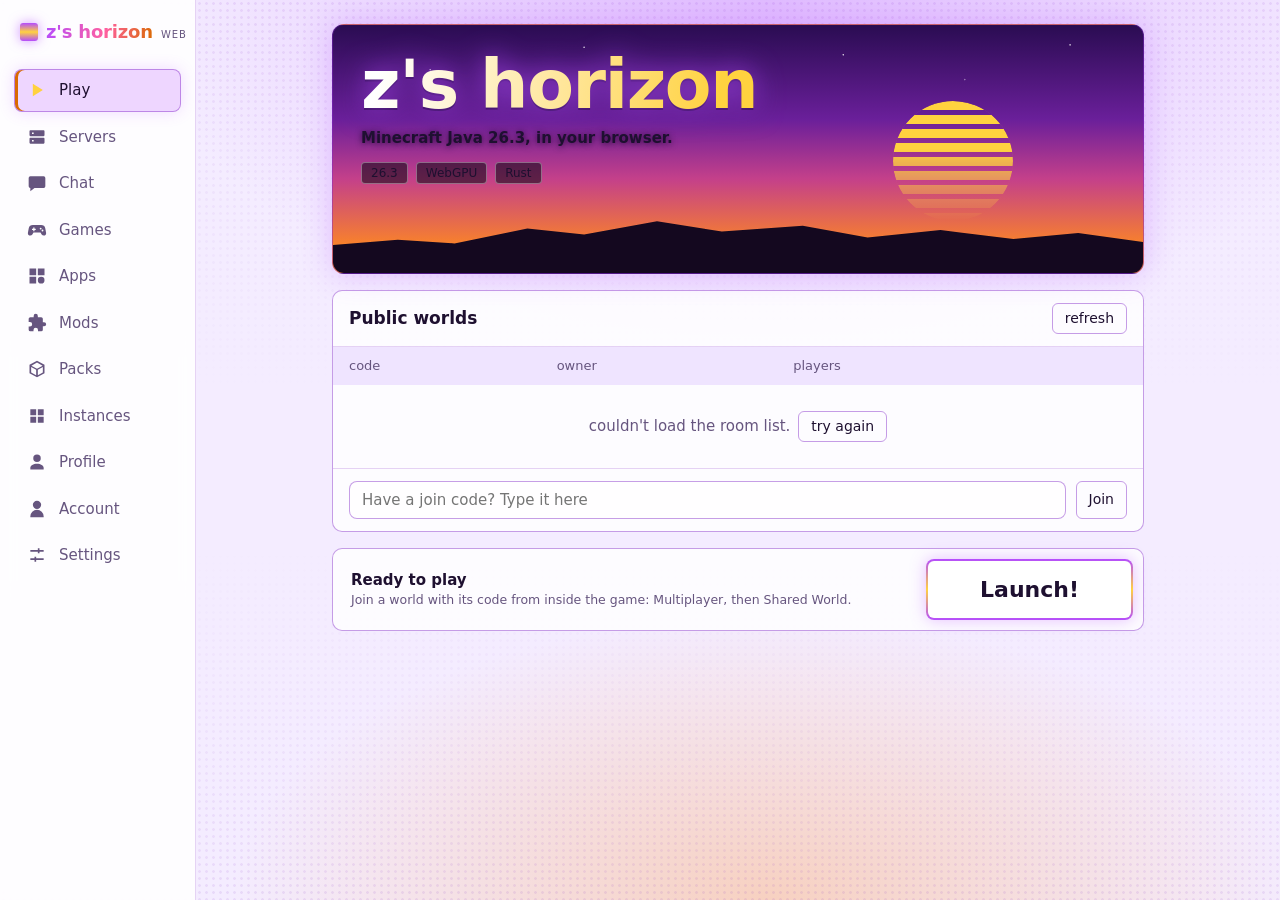
==== web/index.html @ 48b26c54 "web: shout polls (also in the game page), display names with unique usernames, profile locked while " ====
<!doctype html>
<html lang="en">
<head>
<meta charset="utf-8">
<meta name="viewport" content="width=device-width, initial-scale=1">
<title>z's horizon</title>
<meta name="theme-color" content="#0a0612">
<link rel="stylesheet" href="launcher.css">
</head>
<body>
<div class="backdrop" aria-hidden="true"></div>

<div class="shell">
  <aside class="side">
    <a class="brand" href="#play"><span class="mark" aria-hidden="true"></span><b>z's horizon</b><small>web</small></a>
    <nav class="nav" aria-label="Launcher">
      <a href="#play" data-nav="play">
        <svg viewBox="0 0 24 24" aria-hidden="true"><path d="M7 4.5v15l12-7.5-12-7.5z"/></svg><span>Play</span>
      </a>
      <a href="#servers" data-nav="servers">
        <svg viewBox="0 0 24 24" aria-hidden="true"><path d="M4 4h16a1 1 0 0 1 1 1v5a1 1 0 0 1-1 1H4a1 1 0 0 1-1-1V5a1 1 0 0 1 1-1zm0 9h16a1 1 0 0 1 1 1v5a1 1 0 0 1-1 1H4a1 1 0 0 1-1-1v-5a1 1 0 0 1 1-1zM6 6.5v2h2v-2H6zm0 9v2h2v-2H6z"/></svg><span>Servers</span>
      </a>
      <a href="#chat" data-nav="chat">
        <svg viewBox="0 0 24 24" aria-hidden="true"><path d="M4 4h16a2 2 0 0 1 2 2v10a2 2 0 0 1-2 2H9l-5 4v-4H4a2 2 0 0 1-2-2V6a2 2 0 0 1 2-2z"/></svg><span>Chat</span>
      </a>
      <a href="#games" data-nav="games">
        <svg viewBox="0 0 24 24" aria-hidden="true"><path d="M7 6h10a5 5 0 0 1 4.9 4l1 5.2A3 3 0 0 1 20 18.6a3 3 0 0 1-2.4-1.2L16.2 15H7.8l-1.4 2.4A3 3 0 0 1 4 18.6a3 3 0 0 1-2.9-3.4l1-5.2A5 5 0 0 1 7 6zm.5 3v1.5H6V12h1.5v1.5H9V12h1.5v-1.5H9V9H7.5zm8.9.2a1.1 1.1 0 1 0 0 2.2 1.1 1.1 0 0 0 0-2.2zm2.2 2.3a1.1 1.1 0 1 0 0 2.2 1.1 1.1 0 0 0 0-2.2z"/></svg><span>Games</span>
      </a>
      <a href="#apps" data-nav="apps">
        <svg viewBox="0 0 24 24" aria-hidden="true"><path d="M3 3h8v8H3V3zm10 0h8v8h-8V3zM3 13h8v8H3v-8zm14 0a4 4 0 1 1 0 8 4 4 0 0 1 0-8z"/></svg><span>Apps</span>
      </a>
      <a href="#mods" data-nav="mods">
        <svg viewBox="0 0 24 24" aria-hidden="true"><path d="M20.5 11H19V7a2 2 0 0 0-2-2h-4V3.5a2.5 2.5 0 0 0-5 0V5H4a2 2 0 0 0-2 2v3.8h1.5a2.7 2.7 0 0 1 0 5.4H2V20a2 2 0 0 0 2 2h3.8v-1.5a2.7 2.7 0 0 1 5.4 0V22H17a2 2 0 0 0 2-2v-4h1.5a2.5 2.5 0 0 0 0-5z"/></svg><span>Mods</span>
      </a>
      <a href="#packs" data-nav="packs">
        <svg viewBox="0 0 24 24" aria-hidden="true"><path d="M12 2 3 7v10l9 5 9-5V7l-9-5zm0 2.3L18.7 8 12 11.7 5.3 8 12 4.3zM5 9.7l6 3.3v6.6l-6-3.3V9.7zm14 0v6.6l-6 3.3V13l6-3.3z"/></svg><span>Packs</span>
      </a>
      <a href="#instances" data-nav="instances">
        <svg viewBox="0 0 24 24" aria-hidden="true"><path d="M4 4h7v7H4zm9 0h7v7h-7zM4 13h7v7H4zm9 0h7v7h-7z"/></svg><span>Instances</span>
      </a>
      <a href="#profile" data-nav="profile">
        <svg viewBox="0 0 24 24" aria-hidden="true"><path d="M12 12a4.5 4.5 0 1 0 0-9 4.5 4.5 0 0 0 0 9zm0 2c-4.4 0-8 2.2-8 5v2h16v-2c0-2.8-3.6-5-8-5z"/></svg><span>Profile</span>
      </a>
      <a href="#account" data-nav="account">
        <svg viewBox="0 0 24 24" aria-hidden="true"><path d="M12 2a5 5 0 1 1 0 10 5 5 0 0 1 0-10zm-8 19a8 8 0 0 1 16 0v1H4v-1z"/></svg><span>Account</span>
      </a>
      <a href="#staff" data-nav="staff" id="nav-staff" hidden>
        <svg viewBox="0 0 24 24" aria-hidden="true"><path d="M12 2 4 5v6c0 5 3.4 9.4 8 11 4.6-1.6 8-6 8-11V5l-8-3zm-1 14-3.5-3.5 1.4-1.4L11 13.2l4.6-4.6L17 10l-6 6z"/></svg><span>Staff</span>
      </a>
      <a href="#settings" data-nav="settings">
        <svg viewBox="0 0 24 24" aria-hidden="true"><path d="M4 6h9v2H4V6zm11 0h5v2h-5V6zm-2-2h2v6h-2V4zM4 16h5v2H4v-2zm7 0h9v2h-9v-2zm-2-2h2v6H9v-6z"/></svg><span>Settings</span>
      </a>
    </nav>
    <p class="online" hidden><i></i><b>0</b> online</p>
  </aside>

  <main class="stage">
    <!-- Play -->
    <section id="play" class="page" hidden>
      <div class="page-in">
        <div class="hero">
          <div class="hero-sun" aria-hidden="true"></div>
          <div class="hero-hills" aria-hidden="true"></div>
          <div class="hero-text">
            <h1 class="logo"><span>z's horizon</span></h1>
            <p>Minecraft Java 26.3, in your browser.</p>
            <div class="chips"><span>26.3</span><span>WebGPU</span><span>Rust</span></div>
          </div>
        </div>

        <div id="shout" class="shout" hidden>
          <div class="shout-head"><span class="chip">shout</span><b id="shout-by" class="shout-by"></b><small id="shout-time"></small><button id="shout-edit" class="ghost" type="button" hidden>edit</button></div>
          <p id="shout-text"></p>
          <div id="shout-poll" hidden></div>
        </div>
        <form id="shout-form" class="shout-form" hidden>
          <textarea id="shout-input" maxlength="300" rows="2" placeholder="What should everyone see on the home page? $r$rainbow$r$ works too" aria-label="shout"></textarea>
          <div class="poll-box">
            <label class="check"><input id="poll-on" type="checkbox"> Add a poll (2 to 8 options; one vote per account)</label>
            <div id="poll-options" hidden></div>
            <button id="poll-add" type="button" class="ghost" hidden>+ Add option</button>
          </div>
          <div class="actions">
            <button type="submit" class="ghost">Set shout</button>
            <button type="button" id="shout-clear" class="ghost">Delete shout</button>
            <button type="button" id="shout-cancel" class="ghost">Cancel</button>
          </div>
        </form>
        <button id="shout-new" class="ghost" type="button" hidden>Set a shout</button>

        <div class="panel">
          <div class="panel-head">
            <h2>Public worlds</h2>
            <span id="rooms-note" class="note"></span>
            <button id="refresh" class="ghost" type="button">refresh</button>
          </div>
          <div class="table-wrap">
            <table class="rooms">
              <thead><tr><th>code</th><th>owner</th><th>players</th><th></th></tr></thead>
              <tbody id="rooms-body"></tbody>
            </table>
            <p id="rooms-empty" class="empty" hidden></p>
          </div>
          <form id="code-form" class="relay-form code-form" autocomplete="off">
            <input id="code-input" type="text" placeholder="Have a join code? Type it here" aria-label="join code" maxlength="31" spellcheck="false" autocapitalize="off">
            <button type="submit" class="ghost">Join</button>
          </form>
        </div>

        <div class="playbar">
          <div class="who">
            <b>Ready to play</b>
            <small>Join a world with its code from inside the game: Multiplayer, then Shared World.</small>
          </div>
          <a id="launch" class="launch" href="game.html">Launch!</a>
        </div>
      </div>
    </section>

    <!-- Servers -->
    <section id="servers" class="page" hidden>
      <div class="page-in">
        <h2 class="title">Servers</h2>
        <p class="sub">Pick a server and join it. The game starts and connects for you.</p>
        <ul id="server-list" class="servers"></ul>
        <p id="server-empty" class="hint wide-hint"></p>
        <form id="server-form" class="relay-form" autocomplete="off">
          <input id="server-name" type="text" placeholder="Name" aria-label="server name" maxlength="40">
          <input id="server-address" type="text" placeholder="host:port or wss://host" aria-label="server address" required>
          <label class="check"><input id="server-java" type="checkbox"> Java server (through Wisp)</label>
          <button type="submit" class="ghost">Add server</button>
        </form>
        <p id="server-error" class="hint err" hidden></p>
        <form id="wisp-form" class="relay-form" autocomplete="off">
          <input id="wisp-url" type="text" placeholder="wss://your-wisp-server/" aria-label="Wisp server address" spellcheck="false">
          <button type="submit" class="ghost">Save Wisp server</button>
        </form>
        <p id="wisp-note" class="hint" role="status"></p>
        <p class="hint wide-hint">Horizon servers are added as host:port (they take WebSockets beside Minecraft's port). Eaglercraft servers are added as a wss:// address. Servers you add are kept in this browser; joining uses your player name from the Profile page.</p>
        <p class="hint wide-hint">Ordinary Java servers don't take WebSockets, so they are reached through a <b>Wisp server</b>, which opens the real connection for you. Add the Wisp server's address above, then tick "Java server" when adding one. The Wisp server sees which servers you join, so use one you trust or run yourself. Servers that check your Microsoft account (online mode) refuse the join for now; servers that allow offline-mode names work.</p>
      </div>
    </section>

    <!-- Chat -->
    <section id="chat" class="page frame-page" hidden>
      <iframe id="chat-frame" title="chat" allow="clipboard-write; microphone; camera; fullscreen" referrerpolicy="no-referrer-when-downgrade"></iframe>
    </section>

    <!-- Games and apps -->
    <section id="browse" class="page" hidden>
      <div class="page-in wide">
        <h2 id="browse-title" class="title">games</h2>
        <div class="toolbar">
          <input id="search" type="search" placeholder="search" autocomplete="off" aria-label="search">
          <select id="genre" aria-label="genre" hidden></select>
          <span id="browse-note" class="note"></span>
        </div>
        <div class="grid-wrap">
          <div id="grid" class="grid"></div>
          <p id="browse-empty" class="empty" hidden></p>
        </div>
      </div>
    </section>

    <section id="player" class="page frame-page" hidden>
      <header class="bar">
        <a id="player-back" class="back" href="#games">&larr; back</a>
        <h2 id="player-title"></h2>
        <a id="player-tab" class="ghost" target="_blank" rel="noopener">open in new tab</a>
      </header>
      <iframe id="player-frame" title="game" allow="fullscreen; gamepad; autoplay; clipboard-write; microphone"></iframe>
    </section>

    <!-- Packs -->
    <section id="packs" class="page" hidden>
      <div class="page-in">
        <h2 class="title">Packs</h2>
        <p class="sub">Resource packs, shader packs and mods, kept in this browser and found by the game when it starts.</p>
        <div class="tabs" role="tablist">
          <button type="button" class="tab on" data-pack="resource" role="tab">Resource packs</button>
          <button type="button" class="tab" data-pack="shader" role="tab">Shader packs</button>
          <button type="button" class="tab" data-pack="mod" role="tab">Mods</button>
        </div>
        <div class="panel tabpanel">
          <p id="pack-intro" class="hint wide-hint"></p>
          <ul id="pack-list" class="relay-list"></ul>
          <p id="pack-empty" class="hint wide-hint"></p>
          <div id="pack-drop" class="drop">
            <button id="pack-add" type="button" class="ghost">Add files</button>
            <span>or drop them here</span>
            <input id="pack-input" type="file" multiple hidden>
          </div>
          <p id="pack-msg" class="hint wide-hint" hidden></p>
        </div>
      </div>
    </section>

    <!-- Account -->
    <section id="account" class="page" hidden>
      <div class="page-in">
        <h2 class="title">Account</h2>
        <p class="sub">Sign up to keep your launcher settings, profile and worlds in the cloud and use them on any device.</p>
        <div id="acct-out" class="panel pad">
          <form id="acct-form" class="stack" autocomplete="on">
            <input id="acct-name" type="text" placeholder="Username" autocomplete="username" maxlength="16" spellcheck="false" autocapitalize="off" required>
            <input id="acct-pass" type="password" placeholder="Password" autocomplete="current-password" maxlength="128" required>
            <div class="actions">
              <button id="acct-login" type="submit" class="ghost">Log in</button>
              <button id="acct-signup" type="button" class="ghost">Sign up</button>
            </div>
          </form>
          <p class="hint">A username is 3 to 16 letters, numbers or underscores; a password is at least 8 characters. Your password is never kept as text. There is no password reset, so remember it.</p>
          <p id="acct-error" class="hint err" role="alert" hidden></p>
        </div>
        <div id="acct-in" class="panel pad" hidden>
          <div class="who-row"><b id="acct-me" class="who-name"></b><span id="acct-role" class="chip"></span></div>
          <div class="row">
            <label for="acct-display">Display name</label>
            <div class="field">
              <input id="acct-display" type="text" maxlength="16" placeholder="Your name in the game" spellcheck="false" autocomplete="off">
              <p class="hint">This is your Minecraft name in the game and on lists. Anyone can use the same display name, so don't rely on it to tell people apart: 1 to 16 characters, no spaces.</p>
              <div class="actions"><button id="acct-display-save" type="button" class="ghost">Save</button></div>
            </div>
          </div>
          <div class="row">
            <label>Username</label>
            <div class="field">
              <b id="acct-username"></b> <button id="acct-username-copy" type="button" class="ghost">Copy</button>
              <p class="hint">Your username is yours alone: nobody else can have it, and it never changes. Staff and bans go by it, so a copied display name gets nothing.</p>
            </div>
          </div>
          <div id="acct-nametag" class="row" hidden>
            <label id="tag-label">Nametag</label>
            <div class="field">
              <div class="seg" id="tag-seg" role="group" aria-labelledby="tag-label">
                <button type="button" data-value="rainbow">Rainbow</button><button type="button" data-value="color">Color</button><button type="button" data-value="none">None</button>
              </div>
              <input id="tag-color" type="color" value="#ff8a1f" aria-label="nametag color">
              <p class="hint">Your name, as everyone sees it: <b id="tag-preview"></b></p>
            </div>
          </div>
          <div class="section">
            <h3>Cloud save</h3>
            <p class="hint wide-hint">Saves this browser's launcher settings and the default instance's files (options, profile and small worlds, up to about 12 MB together) to your account. Loading puts them back on this device and replaces what is here.</p>
            <div class="actions">
              <button id="cloud-save" type="button" class="ghost">Save to cloud</button>
              <button id="cloud-load" type="button" class="ghost">Load from cloud</button>
              <button id="cloud-delete" type="button" class="ghost">Delete cloud save</button>
            </div>
            <p id="cloud-note" class="hint" role="status"></p>
          </div>
          <button id="acct-logout" type="button" class="danger">Log out</button>
        </div>
      </div>
    </section>

    <!-- Staff -->
    <section id="staff" class="page" hidden>
      <div class="page-in wide">
        <h2 class="title">Staff</h2>
        <p class="sub" id="staff-sub"></p>
        <div class="panel pad">
          <h3>Players</h3>
          <input id="staff-search" type="search" placeholder="Search by username, display name or skin" autocomplete="off" aria-label="search players">
          <ul id="staff-list" class="servers"></ul>
          <p id="staff-empty" class="hint"></p>
        </div>
        <div id="owner-tools" class="panel pad" hidden>
          <h3>Announcement</h3>
          <p class="hint wide-hint">Pops up once for everyone on the site, as a dialog from you. Use <b>$r$</b> around words for rainbow text.</p>
          <textarea id="ann-input" maxlength="500" rows="3" placeholder="hi hi hi! $r$Rainbow text example$r$." aria-label="announcement"></textarea>
          <div class="actions">
            <button id="ann-send" type="button" class="ghost">Send announcement</button>
            <button id="ann-preview" type="button" class="ghost">Preview</button>
            <button id="ann-clear" type="button" class="ghost">Withdraw current</button>
          </div>
          <p id="ann-note" class="hint" role="status"></p>
        </div>
        <div id="ipban-panel" class="panel pad" hidden>
          <h3>IP bans</h3>
          <p class="hint wide-hint">Networks banned from the site. Addresses are kept only as a hash, and shown with the end hidden.</p>
          <ul id="ipban-list" class="servers"></ul>
          <p id="ipban-empty" class="hint"></p>
        </div>
        <div class="panel pad">
          <h3>Activity</h3>
          <p class="hint wide-hint">Everything staff did. Any action can be undone by someone of the rank that could have done it.</p>
          <ul id="log-list" class="servers"></ul>
          <p id="log-empty" class="hint"></p>
        </div>
        <p id="staff-error" class="hint err" role="alert" hidden></p>
      </div>
    </section>

    <!-- Settings -->
    <section id="mods" class="page" hidden>
      <div class="page-in wide">
        <h2 class="title">Mods</h2>
        <p class="sub">Native mods from the community <a href="https://github.com/pxdns/horizon-mods-lib" target="_blank" rel="noopener noreferrer">horizon-mods-lib</a>, ported from popular Fabric mods.</p>
        <p class="hint wide-hint">These are <b>native mods (.hnmod)</b>: Rust that is merged into the game's source before it is built, so the browser game can't switch one on by itself yet. For now, tick the ones you want to keep a list for this instance, and use the links to get them. Not made or endorsed by Horizon, Mojang or Microsoft.</p>
        <div class="toolbar">
          <input id="mod-search" type="search" placeholder="search mods" autocomplete="off" aria-label="search mods">
          <select id="mod-group" aria-label="category"></select>
          <span id="mod-count" class="note"></span>
        </div>
        <ul id="mod-list" class="servers"></ul>
        <div class="relay-form">
          <a id="mod-zip" class="ghost link-btn" target="_blank" rel="noopener noreferrer">Download all (.zip)</a>
          <button type="button" id="mod-copy" class="ghost">Copy my list</button>
        </div>
        <p id="mod-note" class="hint" role="status"></p>
      </div>
    </section>

    <section id="instances" class="page" hidden>
      <div class="page-in">
        <h2 class="title">Instances</h2>
        <p class="sub">Each instance has its own worlds, options, packs and player profile (name, skin and cape). The active one is what the game starts with.</p>
        <ul id="instance-list" class="servers"></ul>
        <form id="instance-form" class="relay-form" autocomplete="off">
          <input id="instance-name" type="text" placeholder="New instance name" aria-label="instance name" maxlength="32" required>
          <label class="check"><input id="instance-copy" type="checkbox"> Copy the active instance's files</label>
          <button type="submit" class="ghost">Create instance</button>
        </form>
        <p id="instance-note" class="hint" role="status"></p>
        <p class="hint wide-hint">Instances are kept in this browser. Deleting one removes its worlds for good.</p>
      </div>
    </section>

    <section id="profile" class="page" hidden>
      <div class="page-in">
        <h2 class="title">Profile</h2>
        <p class="sub">Your name, skin and cape for <b class="instance-name">this instance</b>. They apply the next time the game starts, so set them before you join a shared world or server.</p>
        <div class="panel">
          <p class="hint lockmsg" id="profile-locked" hidden>You're signed in, so your profile is managed by your account and can't be edited here. Your name in the game is your display name (change it on the Account page). Log out to change the skin or cape.</p>
          <p class="hint" id="profile-unsupported" hidden>This browser can't keep files for the game, so the profile can't be saved here. Set it in the game's own menu instead.</p>
          <div class="row">
            <label for="profile-name">Name</label>
            <div class="field">
              <input id="profile-name" maxlength="16" autocomplete="off" spellcheck="false" placeholder="Player" />
              <p class="hint" id="profile-name-hint">1 to 16 characters, no spaces. Leave empty to keep the name the game made for you.</p>
            </div>
          </div>
          <div class="row">
            <label for="profile-skin">Skin</label>
            <div class="field">
              <select id="profile-skin"></select>
              <p class="hint">Pick a character, or upload your own skin (a 64×64 or 64×32 PNG).</p>
              <canvas id="profile-face" width="64" height="64" hidden></canvas>
              <div class="actions">
                <label class="ghost file">Upload skin<input id="profile-skin-file" type="file" accept="image/png" hidden /></label>
                <button type="button" class="ghost" id="profile-skin-remove" hidden>Remove skin</button>
              </div>
              <div class="seg" id="profile-arms" role="group" aria-label="Arms">
                <button type="button" data-value="wide">Wide arms</button><button type="button" data-value="slim">Slim arms</button>
              </div>
            </div>
          </div>
          <div class="row">
            <label>Cape</label>
            <div class="field">
              <div class="seg" id="profile-cape" role="group" aria-label="Cape">
                <button type="button" data-value="off">None</button><button type="button" data-value="on">Wear cape</button>
              </div>
              <p class="hint">Upload a cape (a 64×32 or 22×17 PNG) to wear it.</p>
              <div class="actions">
                <label class="ghost file">Upload cape<input id="profile-cape-file" type="file" accept="image/png" hidden /></label>
                <button type="button" class="ghost" id="profile-cape-remove" hidden>Remove cape</button>
              </div>
            </div>
          </div>
          <p class="hint" id="profile-status" role="status"></p>
        </div>
      </div>
    </section>

    <section id="settings" class="page" hidden>
      <div class="page-in">
        <h2 class="title">Settings</h2>
        <p class="sub">How the game starts. These are kept in this browser.</p>
        <div class="tabs" role="tablist">
          <button type="button" class="tab on" data-tab="general" role="tab">General</button>
          <button type="button" class="tab" data-tab="about" role="tab">About</button>
        </div>
        <div class="panel tabpanel" id="tab-general">
          <h3>Game</h3>
          <div class="row" id="client-row">
            <label id="client-label">Game version</label>
            <div class="field">
              <div class="seg" id="client-seg" role="group" aria-labelledby="client-label">
                <button type="button" data-value="classic">Classic</button><button type="button" data-value="new">New</button>
              </div>
              <p class="hint">Classic is the client with shared worlds, public rooms, packs and mods from this launcher, and server joining. New is a newer one-page client with touch controls, a WebGL option and its own settings; it opens on its own menus, so Memory, Packs, Servers and Show-my-worlds here don't apply to it.</p>
            </div>
          </div>
          <div class="row">
            <label for="ram">Memory</label>
            <div class="field">
              <select id="ram"></select>
              <p class="hint" id="ram-hint"></p>
            </div>
          </div>
          <div class="row">
            <label id="theme-label">Theme</label>
            <div class="field">
              <div class="seg" id="theme-seg" role="group" aria-labelledby="theme-label">
                <button type="button" data-value="system">System</button><button type="button" data-value="light">Light</button><button type="button" data-value="dark">Dark</button>
              </div>
            </div>
          </div>
          <div class="row">
            <label id="public-label">Show my worlds publicly</label>
            <div class="field">
              <div class="seg" id="public-seg" role="group" aria-labelledby="public-label">
                <button type="button" data-value="off">Off</button><button type="button" data-value="on">On</button>
              </div>
              <p class="hint">When on, a world you share (with a join code) is listed under Public worlds on the Play page, with your player name, until you close it.</p>
            </div>
          </div>
          <div class="row">
            <label id="lowmem-label">Low-memory mode</label>
            <div class="field">
              <div class="seg" id="lowmem-seg" role="group" aria-labelledby="lowmem-label">
                <button type="button" data-value="on">On</button><button type="button" data-value="off">Off</button>
              </div>
              <p class="hint">For Chromebooks and other computers with little memory (4 GB or less). The game uses two threads at most, frees the page's copy of its files as soon as it can, and the first time it starts it sets short view distances, no clouds, minimal particles and no mipmaps or biome blending (change them in the game's Video Settings afterwards and they stay). Turn it off on a stronger computer. Takes effect the next time the game starts.</p>
            </div>
          </div>
          <div class="row">
            <label id="raw-label">Raw mouse input</label>
            <div class="field">
              <div class="seg" id="raw-seg" role="group" aria-labelledby="raw-label">
                <button type="button" data-value="on">On</button><button type="button" data-value="off">Off</button>
              </div>
              <p class="hint">Looks around with the mouse's own movement, without the system's acceleration or smoothing. Try it if the camera flicks while you move it. It can feel a little different (faster or slower) than before; if the browser can't do it, the game falls back by itself. Takes effect the next time the game starts.</p>
            </div>
          </div>
          <div class="row">
            <label id="spike-label">Camera flick filter</label>
            <div class="field">
              <div class="seg" id="spike-seg" role="group" aria-labelledby="spike-label">
                <button type="button" data-value="off">Off</button><button type="button" data-value="normal">Normal</button><button type="button" data-value="strict">Strict</button>
              </div>
              <p class="hint">Ignores a single mouse movement too big to be real. Strict also ignores some fast flicks of your own, so use it only if Normal doesn't stop the camera jumping.</p>
            </div>
          </div>
          <div class="row">
            <label id="debug-label">Show the game's log</label>
            <div class="field">
              <div class="seg" id="debug-seg" role="group" aria-labelledby="debug-label">
                <button type="button" data-value="off">Off</button><button type="button" data-value="on">On</button>
              </div>
              <p class="hint">Prints what the game reports on the screen. Useful on a device without developer tools, if the game stays black.</p>
            </div>
          </div>
          <div class="row">
            <label id="fs-label">Full screen</label>
            <div class="field">
              <div class="seg" id="fs-seg" role="group" aria-labelledby="fs-label">
                <button type="button" data-value="on">On</button><button type="button" data-value="off">Off</button>
              </div>
              <p class="hint">The launcher goes full screen on your first tap or key press. Esc leaves it, and it stays out until you reload.</p>
            </div>
          </div>
          <div class="section">
            <h3>Relays</h3>
            <p class="hint wide-hint">A relay hands out join codes for shared worlds and introduces players to each other. This site's own relay is built in; add the address of another (wss://host) and it is tried first. Takes effect the next time the game starts.</p>
            <ul id="relay-list" class="relay-list"></ul>
            <form id="relay-form" class="relay-form" autocomplete="off">
              <input id="relay-name" type="text" placeholder="Name" aria-label="relay name" maxlength="40">
              <input id="relay-url" type="text" placeholder="wss://host" aria-label="relay address" required>
              <button type="submit" class="ghost">Add relay</button>
            </form>
            <p id="relay-error" class="hint err" hidden></p>
          </div>
        </div>
        <div class="panel tabpanel" id="tab-about" hidden>
          <h3>z's horizon</h3>
          <p class="hint wide-hint">A launcher for Horizon, Minecraft Java 26.3 rewritten in Rust and run in the browser with WebGPU. Shared worlds connect through this site's own relay, so a join code works from any device.</p>
          <p class="hint wide-hint" id="about-device"></p>
          <div class="section">
            <h3>Launcher data</h3>
            <p class="hint wide-hint">Settings and relays are kept in this browser. Clearing them does not delete your worlds.</p>
            <button id="clear-data" type="button" class="danger">Clear launcher data</button>
          </div>
        </div>
      </div>
    </section>
  </main>
</div>

<noscript><p class="noscript">z's horizon needs JavaScript. <a href="game.html">Launch the game directly</a>.</p></noscript>
<script type="module" src="launcher.js"></script>
</body>
</html>
---- web/launcher.css ----
:root {
  --bg: #0a0612;
  --panel: rgba(22, 12, 38, 0.72);
  --line: rgba(180, 76, 255, 0.45);
  --soft: rgba(180, 76, 255, 0.22);
  --purple: #b44cff;
  --orange: #ff8a1f;
  --yellow: #ffd23f;
  --text: #f4ecff;
  --dim: #a99bc4;
  --side: rgba(12, 7, 22, 0.88);
  --ctl: rgba(10, 6, 18, 0.5);
  --th: #1a0e2c;
  --fill: #130a21;
  --dot: rgba(255, 255, 255, 0.24);
  color-scheme: dark;
}
:root[data-theme="light"] {
  --bg: #f4ecff;
  --side: rgba(255, 255, 255, 0.9);
  --panel: rgba(255, 255, 255, 0.82);
  --line: rgba(130, 40, 200, 0.45);
  --soft: rgba(130, 40, 200, 0.2);
  --text: #1e1030;
  --dim: #66557f;
  --ctl: rgba(255, 255, 255, 0.7);
  --th: #efe4ff;
  --fill: #ffffff;
  --dot: rgba(130, 40, 200, 0.22);
  --orange: #d96a00;
  color-scheme: light;
}

* { box-sizing: border-box; }
html { background: var(--bg); }
html, body { margin: 0; height: 100%; color: var(--text); }
body {
  font: 15px/1.5 ui-rounded, "Ubuntu", system-ui, -apple-system, "Segoe UI", sans-serif;
  overflow: hidden;
}
[hidden] { display: none !important; }
a { color: inherit; }
button, select, input { font: inherit; }

/* A halftone-dotted horizon glow behind everything. */
.backdrop {
  position: fixed; inset: 0; z-index: -1;
  background:
    radial-gradient(ellipse 60% 45% at 60% 100%, rgba(255, 138, 31, 0.28), transparent 70%),
    radial-gradient(ellipse 70% 55% at 60% 0%, rgba(180, 76, 255, 0.3), transparent 70%),
    var(--bg);
}
.backdrop::after {
  content: ""; position: absolute; inset: 0;
  background-image: radial-gradient(var(--dot) 1.1px, transparent 1.6px);
  background-size: 7px 7px;
  -webkit-mask-image: linear-gradient(to bottom, #000, transparent 45%, transparent 60%, #000);
  mask-image: linear-gradient(to bottom, #000, transparent 45%, transparent 60%, #000);
  opacity: 0.45;
}

/* The buttons' gradients turn between purple and yellow: --spin is the angle. */
@property --spin { syntax: "<angle>"; initial-value: 0deg; inherits: false; }
@keyframes spin { to { --spin: 360deg; } }

/* Layout: a sidebar and the page beside it. */
.shell { position: fixed; inset: 0; display: grid; grid-template-columns: 196px 1fr; }
.side {
  display: flex; flex-direction: column; gap: 14px; padding: 18px 14px;
  background: var(--side); border-right: 1px solid var(--soft); backdrop-filter: blur(8px);
}
.brand { display: flex; align-items: center; gap: 8px; padding: 0 6px 10px; text-decoration: none; }
.brand b {
  font-size: 18px; white-space: nowrap; letter-spacing: -0.01em;
  background: linear-gradient(100deg, var(--purple), #ff5fa0 55%, var(--orange));
  -webkit-background-clip: text; background-clip: text; color: transparent;
}
.brand small { color: var(--dim); font-size: 10px; text-transform: uppercase; letter-spacing: .1em; align-self: flex-end; margin-bottom: 3px; }
.mark {
  width: 18px; height: 18px; flex: none; border-radius: 3px;
  background: linear-gradient(var(--spin), var(--purple), var(--yellow), var(--purple));
  animation: spin 5s linear infinite;
  box-shadow: 0 0 12px rgba(180, 76, 255, 0.6);
}
.nav { display: flex; flex-direction: column; gap: 4px; }
.nav a {
  display: flex; align-items: center; gap: 12px; padding: 9px 12px; border-radius: 8px;
  text-decoration: none; color: var(--dim); border: 1px solid transparent; transition: color .15s, background .15s;
}
.nav svg { width: 20px; height: 20px; fill: currentColor; flex: none; }
.nav a:hover, .nav a:focus-visible { color: var(--text); background: rgba(180, 76, 255, 0.12); outline: none; }
.nav a.on {
  color: var(--text); background: rgba(180, 76, 255, 0.22); border-color: var(--line);
  box-shadow: inset 3px 0 0 var(--orange), 0 0 16px rgba(180, 76, 255, 0.2);
}
.nav a.on svg { fill: var(--yellow); }
.side .online { margin-top: auto; padding: 0 6px; }

.stage { position: relative; min-width: 0; min-height: 0; }
.page { position: absolute; inset: 0; overflow-y: auto; }
.page-in { max-width: 860px; margin: 0 auto; padding: 24px 24px 40px; display: flex; flex-direction: column; gap: 16px; }
.page-in.wide { max-width: 1240px; }
.title { margin: 0; font-size: 30px; line-height: 1.1; letter-spacing: -0.01em; text-transform: capitalize; }
.sub { margin: -10px 0 0; color: var(--dim); }
.note { color: var(--dim); font-size: 13px; }

.online { margin: 0; display: inline-flex; align-items: center; gap: 7px; color: var(--dim); font-size: 14px; white-space: nowrap; }
.online i { width: 8px; height: 8px; border-radius: 50%; background: #5dff9a; box-shadow: 0 0 8px #5dff9a; }
.online b { color: var(--text); font-weight: 600; }

.ghost {
  font: inherit; color: var(--text); background: transparent; border: 1px solid var(--line);
  border-radius: 6px; padding: 4px 12px; cursor: pointer; text-decoration: none; font-size: 14px;
}
.ghost:hover { border-color: var(--orange); color: var(--orange); }

/* Play: the banner */
.hero {
  position: relative; min-height: 250px; overflow: hidden; border-radius: 12px; border: 1px solid var(--line);
  background:
    radial-gradient(1.2px 1.2px at 12% 18%, #fff, transparent), radial-gradient(1.2px 1.2px at 31% 9%, #fff, transparent),
    radial-gradient(1.2px 1.2px at 46% 26%, #fff8, transparent), radial-gradient(1.2px 1.2px at 63% 12%, #fff, transparent),
    radial-gradient(1.2px 1.2px at 78% 22%, #fff8, transparent), radial-gradient(1.2px 1.2px at 91% 8%, #fff, transparent),
    linear-gradient(to bottom, #2a0c52 0%, #6a1f9a 38%, #c4408a 62%, #ff8a1f 92%);
  box-shadow: 0 0 30px rgba(180, 76, 255, 0.3);
}
.hero-sun {
  position: absolute; right: 16%; bottom: 52px; width: 120px; height: 120px; border-radius: 50%;
  background: repeating-linear-gradient(to bottom, #ffd23f 0 9px, transparent 9px 14px);
  -webkit-mask-image: linear-gradient(to bottom, #000 40%, transparent);
  mask-image: linear-gradient(to bottom, #000 40%, transparent);
  box-shadow: 0 0 60px rgba(255, 210, 63, 0.55);
}
.hero-hills {
  position: absolute; left: 0; right: 0; bottom: 0; height: 74px; background: #14081f;
  clip-path: polygon(0 62%, 8% 55%, 15% 60%, 24% 40%, 31% 48%, 40% 30%, 48% 44%, 58% 36%, 66% 52%, 75% 42%, 84% 54%, 92% 46%, 100% 58%, 100% 100%, 0 100%);
}
.hero-text { position: relative; padding: 26px 28px; }
.logo { margin: 0; font-size: clamp(40px, 8vw, 68px); line-height: 1; letter-spacing: -0.02em; font-weight: 700; }
.logo span {
  display: inline-block;
  background: linear-gradient(100deg, #fff 5%, #ffe9a8 45%, var(--yellow) 90%);
  -webkit-background-clip: text; background-clip: text; color: transparent;
  filter: drop-shadow(0 0 14px rgba(180, 76, 255, 0.9)) drop-shadow(0 2px 0 rgba(30, 6, 60, 0.7));
}
.hero-text p { margin: 8px 0 12px; font-weight: 600; text-shadow: 0 1px 6px rgba(20, 4, 40, .8); }
.chips { display: flex; gap: 8px; flex-wrap: wrap; }
.chips span {
  font-size: 12px; padding: 1px 9px; border-radius: 4px; background: rgba(10, 6, 18, .55); border: 1px solid rgba(255, 255, 255, .35);
}

.panel { background: var(--panel); border: 1px solid var(--line); border-radius: 10px; }
.panel-head { display: flex; align-items: center; gap: 12px; padding: 12px 16px; border-bottom: 1px solid var(--soft); }
.panel-head h2 { margin: 0; font-size: 17px; flex: 1; }
.table-wrap { max-height: 260px; overflow: auto; }
.rooms { width: 100%; border-collapse: collapse; }
.rooms th, .rooms td { text-align: left; padding: 9px 16px; }
.rooms th { position: sticky; top: 0; background: var(--th); color: var(--dim); font-weight: 500; font-size: 13px; text-transform: lowercase; }
.rooms tbody tr + tr td { border-top: 1px solid rgba(180, 76, 255, 0.2); }
.rooms .code { font: 600 15px ui-monospace, "SFMono-Regular", Menlo, Consolas, monospace; color: var(--orange); letter-spacing: .04em; }
.rooms .count { white-space: nowrap; }
.rooms td:last-child { text-align: right; }
.copy { font-size: 13px; padding: 2px 10px; }
.empty { margin: 0; padding: 26px 16px; text-align: center; color: var(--dim); }
.empty button { margin-left: 8px; }

.playbar {
  display: flex; align-items: center; gap: 12px; padding: 10px; border-radius: 10px;
  background: var(--panel); border: 1px solid var(--line);
}
.who { flex: 1; min-width: 0; padding: 4px 8px; display: flex; flex-direction: column; justify-content: center; }
.who small { color: var(--dim); }
/* The gradient is the outline; hovering fills the button with it. */
.launch, .server .join {
  display: inline-flex; align-items: center; justify-content: center; text-decoration: none; font-weight: 700; cursor: pointer;
  color: var(--text); border: 2px solid transparent; border-radius: 8px;
  background:
    linear-gradient(var(--fill), var(--fill)) padding-box,
    linear-gradient(var(--spin), var(--purple), var(--yellow), var(--purple)) border-box;
  animation: spin 4s linear infinite; transition: color .15s, box-shadow .15s;
}
.launch { font-size: 22px; padding: 12px 52px; box-shadow: 0 0 16px rgba(180, 76, 255, 0.35); }
.launch:hover, .launch:focus-visible, .server .join:hover, .server .join:focus-visible {
  outline: none; color: #12081f; animation-duration: 1.6s;
  background: linear-gradient(var(--spin), var(--purple), var(--yellow), var(--purple)) border-box;
  box-shadow: 0 0 24px rgba(180, 76, 255, 0.7), 0 0 40px rgba(255, 210, 63, 0.4);
}

/* Chat and the game player */
.frame-page { display: flex; flex-direction: column; background: rgba(10, 6, 18, 0.6); }
.frame-page iframe { flex: 1; width: 100%; border: 0; background: #fff; }
.bar {
  display: flex; align-items: center; gap: 16px; padding: 10px 18px;
  background: var(--panel); border-bottom: 1px solid var(--line); backdrop-filter: blur(6px);
}
.bar h2 { margin: 0; font-size: 17px; font-weight: 600; flex: 1; }
.back { text-decoration: none; color: var(--orange); }
.back:hover { text-decoration: underline; }

/* Games and apps */
.toolbar { display: flex; align-items: center; gap: 10px; flex-wrap: wrap; }
.toolbar input, .toolbar select, .field select {
  color: var(--text); background: var(--panel); border: 1px solid var(--line); border-radius: 8px; padding: 7px 12px;
}
.toolbar input { flex: 1; min-width: 160px; max-width: 360px; }
.toolbar input:focus, .toolbar select:focus, .field select:focus { outline: none; border-color: var(--orange); box-shadow: 0 0 12px rgba(255, 138, 31, 0.35); }
.toolbar .note { margin-left: auto; }
.grid { display: grid; grid-template-columns: repeat(auto-fill, minmax(168px, 1fr)); gap: 14px; padding: 4px; }
.card {
  position: relative; display: flex; flex-direction: column; text-decoration: none; overflow: hidden; border-radius: 10px;
  background: var(--panel); border: 1px solid var(--line); transition: transform .15s, border-color .15s, box-shadow .15s;
}
.card img { width: 100%; aspect-ratio: 4 / 3; object-fit: cover; background: #160c26; display: block; }
.card b { padding: 8px 10px; font-weight: 600; font-size: 14px; line-height: 1.3; }
.card small { padding: 0 10px 10px; color: var(--dim); font-size: 12px; line-height: 1.35; }
.card:hover, .card:focus-visible {
  transform: translateY(-3px); border-color: var(--orange); outline: none;
  box-shadow: 0 0 18px rgba(255, 138, 31, 0.45), 0 0 32px rgba(180, 76, 255, 0.3);
}
.grid.apps { grid-template-columns: repeat(auto-fill, minmax(240px, 1fr)); }

/* Settings */
.tabs { display: flex; gap: 4px; margin-bottom: -17px; position: relative; z-index: 1; padding-left: 10px; }
.tab {
  color: var(--dim); background: var(--ctl); border: 1px solid var(--soft); border-bottom: 0;
  border-radius: 8px 8px 0 0; padding: 8px 16px; cursor: pointer;
}
.tab:hover { color: var(--text); }
.tab.on { color: var(--text); background: var(--panel); border-color: var(--line); box-shadow: inset 0 2px 0 var(--orange); }
.tabpanel { padding: 18px 22px 22px; }
.tabpanel h3 { margin: 0 0 6px; font-size: 18px; }
.row { display: grid; grid-template-columns: 190px 1fr; gap: 16px; padding: 18px 0; border-top: 1px solid var(--soft); }
.row:first-of-type { border-top: 0; }
.row > label { color: var(--dim); font-size: 14px; padding-top: 7px; }
.field { min-width: 0; }
.field select { min-width: 220px; }
.hint { margin: 8px 0 0; color: var(--dim); font-size: 13px; max-width: 520px; }
.hint.wide-hint { max-width: none; }
.seg { display: inline-flex; border: 1px solid var(--line); border-radius: 8px; overflow: hidden; }
.seg button {
  color: var(--dim); background: var(--ctl); border: 0; padding: 7px 18px; cursor: pointer;
}
.seg button + button { border-left: 1px solid var(--line); }
.seg button:hover { color: var(--text); }
.seg button.on { color: #12081f; font-weight: 700; background: linear-gradient(var(--spin), var(--purple), var(--yellow), var(--purple)); animation: spin 4s linear infinite; }

.section { border-top: 1px solid var(--soft); margin-top: 8px; padding-top: 18px; }
.relay-list { list-style: none; margin: 14px 0; padding: 0; display: flex; flex-direction: column; gap: 8px; }
.relay-list li {
  display: flex; align-items: center; gap: 12px; padding: 10px 14px; border-radius: 8px;
  background: var(--ctl); border: 1px solid var(--soft);
}
.relay-list .info { flex: 1; min-width: 0; display: flex; flex-direction: column; }
.relay-list small { color: var(--dim); font-family: ui-monospace, Menlo, Consolas, monospace; overflow: hidden; text-overflow: ellipsis; }
.relay-list .tag { font-size: 12px; padding: 2px 10px; border-radius: 5px; color: #12081f; font-weight: 700; background: linear-gradient(var(--spin), var(--purple), var(--yellow), var(--purple)); animation: spin 4s linear infinite; }
.relay-form { display: flex; gap: 10px; flex-wrap: wrap; }
.relay-form input { color: var(--text); background: var(--ctl); border: 1px solid var(--line); border-radius: 8px; padding: 7px 12px; flex: 1; min-width: 140px; }
.relay-form input:focus { outline: none; border-color: var(--orange); }
.servers { list-style: none; margin: 0; padding: 0; display: flex; flex-direction: column; gap: 10px; }
.server {
  position: relative; display: flex; align-items: center; gap: 14px; padding: 12px 14px; overflow: hidden;
  border-radius: 10px; border: 1px solid var(--line); background: var(--panel);
}
.server::before {
  content: ""; position: absolute; inset: 0; pointer-events: none; opacity: .5;
  background: linear-gradient(100deg, transparent 30%, rgba(180, 76, 255, .22) 70%, rgba(255, 138, 31, .22));
}
.server > * { position: relative; }
.server .icon {
  width: 56px; height: 56px; flex: none; border-radius: 8px; display: grid; place-items: center; font-size: 24px; font-weight: 700;
  color: #12081f; background: linear-gradient(var(--spin), var(--purple), var(--yellow), var(--purple)); animation: spin 6s linear infinite;
}
.server .meta { flex: 1; min-width: 0; display: flex; flex-direction: column; }
.server .meta b { font-size: 16px; }
.server .motd { color: var(--orange); font-weight: 600; white-space: nowrap; overflow: hidden; text-overflow: ellipsis; }
.server .motd2 { color: var(--dim); white-space: nowrap; overflow: hidden; text-overflow: ellipsis; }
.server .stat { color: var(--dim); font: 13px ui-monospace, Menlo, Consolas, monospace; white-space: nowrap; overflow: hidden; text-overflow: ellipsis; }
.server .stat i { display: inline-block; width: 9px; height: 9px; margin-right: 6px; border-radius: 2px; background: var(--dim); }
.server .stat i.up { background: #5dff9a; box-shadow: 0 0 6px #5dff9a; }
.server .stat i.down { background: #ff6b6b; }
.server .join { padding: 8px 26px; }
.server .x { background: none; border: 0; color: var(--dim); cursor: pointer; font-size: 20px; line-height: 1; padding: 4px 6px; }
.server .x:hover { color: #ff7a59; }
.code-form { padding: 12px 16px; border-top: 1px solid var(--soft); }
.rooms .join-room { margin-right: 6px; font-size: 13px; padding: 2px 12px; }
.drop {
  display: flex; align-items: center; gap: 14px; padding: 22px; margin-top: 8px; border: 1px dashed var(--line); border-radius: 8px;
  background: var(--ctl); color: var(--dim);
}
.drop.over { border-color: var(--orange); background: rgba(255, 138, 31, .12); }
.relay-list .size { color: var(--dim); font-size: 13px; white-space: nowrap; }
.err { color: #ff6b6b; }
.danger { width: 100%; margin-top: 14px; padding: 9px; cursor: pointer; color: #ff7a59; background: var(--ctl); border: 1px solid var(--line); border-radius: 8px; }
.danger:hover { border-color: #ff7a59; background: rgba(255, 90, 60, .12); }


/* Accounts, staff and the shout */
.pad { padding: 16px 18px; margin-bottom: 16px; }
.pad h3 { margin: 0 0 8px; }
.stack { display: flex; flex-direction: column; gap: 10px; max-width: 360px; }
.actions { display: flex; gap: 10px; margin: 10px 0; flex-wrap: wrap; }
.stack input, .pad > input, .field > input[type=text], .pad textarea, .shout-form textarea {
  width: 100%; color: var(--text); background: var(--ctl); border: 1px solid var(--line); border-radius: 8px; padding: 8px 12px; resize: vertical;
}
.stack input:focus, .pad > input:focus, .field > input:focus, .pad textarea:focus, .shout-form textarea:focus { outline: none; border-color: var(--orange); box-shadow: 0 0 12px rgba(255, 138, 31, .35); }
.field > input[type=text] { max-width: 280px; }
#tag-color { margin: 10px 0 0 10px; width: 44px; height: 32px; padding: 0; border: 1px solid var(--line); border-radius: 6px; background: none; vertical-align: middle; }
.chip { font-size: 12px; font-weight: 700; padding: 2px 10px; border-radius: 5px; color: #12081f; background: linear-gradient(var(--spin), var(--purple), var(--yellow), var(--purple)); animation: spin 4s linear infinite; text-transform: lowercase; }
.chip.mute { color: var(--text); background: var(--ctl); border: 1px solid var(--line); animation: none; }
.chip.bad { color: #ff7a59; background: rgba(255, 90, 60, .12); border: 1px solid #ff7a59; animation: none; }
.who-row { display: flex; align-items: center; gap: 12px; margin-bottom: 8px; }
.who-name { font-size: 22px; }
.shout { margin-bottom: 14px; padding: 12px 16px; border-radius: 10px; background: var(--panel); border: 1px solid transparent;
  background-image: linear-gradient(var(--fill), var(--fill)), linear-gradient(var(--spin), var(--purple), var(--yellow), var(--purple));
  background-origin: border-box; background-clip: padding-box, border-box; animation: spin 8s linear infinite; }
.shout-head { display: flex; align-items: center; gap: 10px; }
.shout-head small { color: var(--dim); flex: 1; }
.shout p { margin: 6px 0 0; font-size: 17px; white-space: pre-wrap; overflow-wrap: anywhere; }
.shout-form { margin-bottom: 14px; }
.shout-form textarea { display: block; }
#shout-new { margin-bottom: 14px; }
.poll-box { margin: 10px 0; }
.check { display: flex; gap: 8px; align-items: center; cursor: pointer; }
.poll-row { display: flex; gap: 8px; margin-top: 8px; }
.poll-row input { flex: 1; color: var(--text); background: var(--ctl); border: 1px solid var(--line); border-radius: 8px; padding: 7px 10px; }
.poll-row input:focus { outline: none; border-color: var(--orange); }
#poll-add { margin-top: 8px; }
#profile.locked .panel { opacity: .6; }
.lockmsg { padding: 10px 14px; border: 1px solid var(--orange); border-radius: 8px; }
.shout .zh-poll { max-width: 560px; }
.person { flex-wrap: wrap; }
.person .meta { min-width: 180px; }
.person .meta small, .logrow .meta small { color: var(--dim); }
.person .acts { display: flex; gap: 8px; flex-wrap: wrap; align-items: center; }
.person select, .logrow .undo { color: var(--text); background: var(--ctl); border: 1px solid var(--line); border-radius: 8px; padding: 5px 8px; }
.logrow .undone { color: var(--dim); text-decoration: line-through; }
.person .ghost:disabled, .logrow .ghost:disabled { opacity: .4; cursor: default; }
@media (prefers-reduced-motion: reduce) { .chip, .shout { animation: none; } }

.noscript { position: fixed; inset: auto 0 20px; text-align: center; color: var(--dim); }

/* Narrow screens: the sidebar becomes a bar along the bottom. */
@media (max-width: 720px) {
  .shell { grid-template-columns: 1fr; grid-template-rows: 1fr auto; }
  .side { grid-row: 2; flex-direction: row; padding: 6px; border-right: 0; border-top: 1px solid var(--soft); gap: 6px; }
  .brand, .side .online { display: none; }
  .nav { flex-direction: row; flex: 1; justify-content: space-around; }
  .nav a { flex-direction: column; gap: 2px; padding: 6px 8px; font-size: 11px; }
  .nav a.on { box-shadow: inset 0 3px 0 var(--orange); }
  .page-in { padding: 16px 14px 28px; }
  .row { grid-template-columns: 1fr; gap: 4px; }
  .row > label { padding-top: 0; }
  .rooms th, .rooms td { padding: 8px 10px; }
  .server { flex-wrap: wrap; }
  .server .meta { flex-basis: calc(100% - 80px); }
  .server .join { margin-left: auto; }
  .launch { padding: 10px 24px; font-size: 18px; }
  .hero { min-height: 220px; }
  .hero-sun { right: 8%; width: 84px; height: 84px; opacity: .5; }
}
@media (prefers-reduced-motion: reduce) {
  * { transition: none !important; }
  .mark, .launch, .seg button.on, .relay-list .tag, .server .icon, .server .join { animation: none; }
}

#profile-name { min-width: 240px; padding: 8px 10px; border-radius: 10px; border: 1px solid var(--soft); background: transparent; color: inherit; }
#profile-face { width: 64px; height: 64px; image-rendering: pixelated; border-radius: 8px; margin: 10px 0 0; display: block; }
#profile .actions { display: flex; gap: 10px; margin: 10px 0; flex-wrap: wrap; }
#profile .file { cursor: pointer; }
.check { display: flex; align-items: center; gap: 8px; font-size: 13px; color: var(--muted, inherit); }
.relay-form .check input { flex: 0 0 auto; min-width: 0; padding: 0; }
.instance-name { font-weight: 600; }
#instance-list .server { display: flex; align-items: center; gap: 10px; }
#instance-list .meta { flex: 1; display: flex; flex-direction: column; gap: 2px; }
#mod-list .server { display: flex; align-items: center; gap: 12px; }
#mod-list .meta { flex: 1; display: flex; flex-direction: column; gap: 2px; min-width: 0; }
#mod-list input[type=checkbox] { flex: 0 0 auto; width: 18px; height: 18px; }
.link-btn { text-decoration: none; display: inline-flex; align-items: center; }
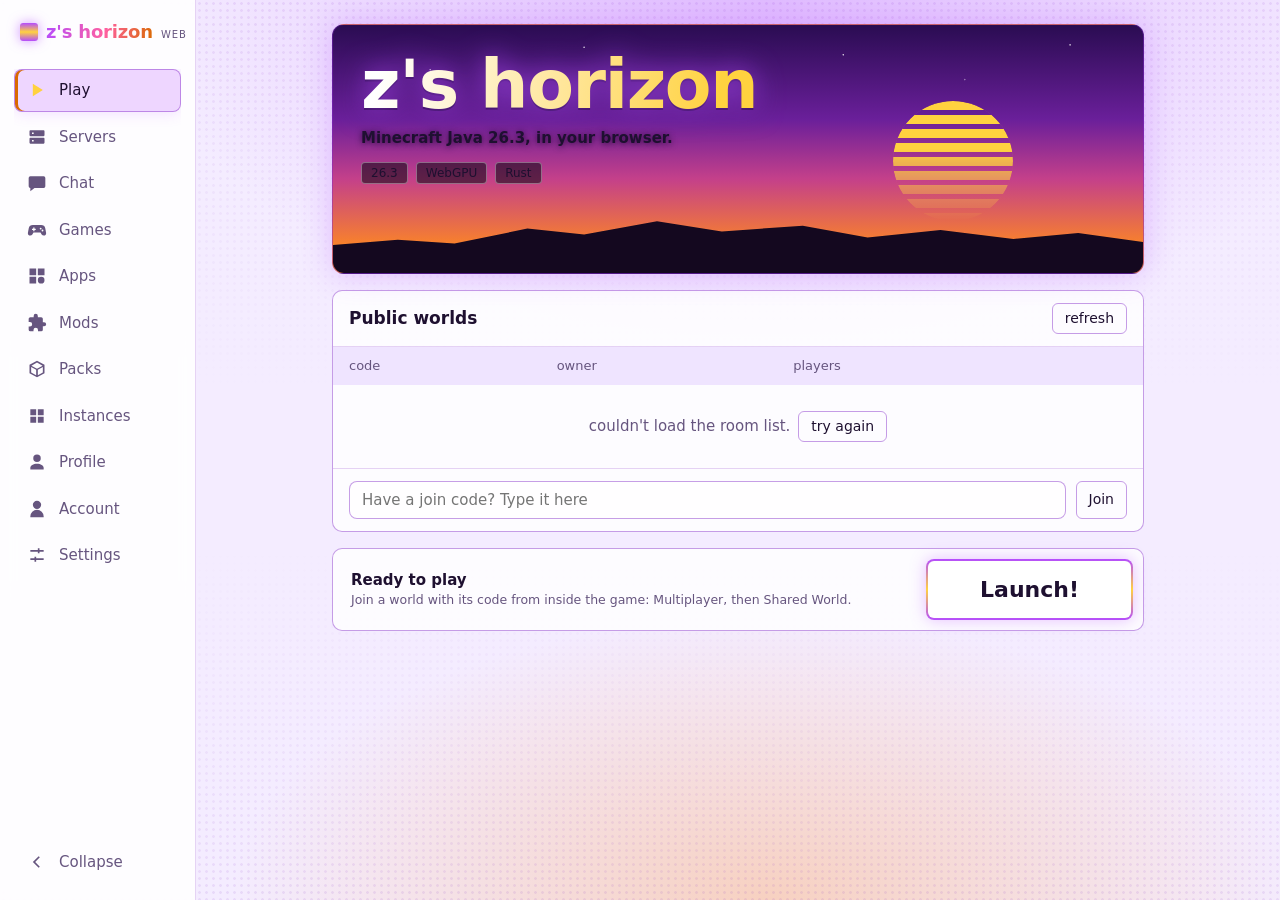
==== commit 243306fd: "Launcher: collapsible, scrollable sidebar; skin/cape editable when signed in (name hidden); site new" ====
--- a/web/index.html
+++ b/web/index.html
@@ -1,6 +1,15 @@
 <!doctype html>
 <html lang="en">
 <head>
+<script>
+// Every page asks before it is closed or left: the browser's own "Leave site?" box.
+addEventListener("beforeunload", (e) => {
+  if (globalThis.horizonNoLeavePrompt) return;
+  e.preventDefault();
+  e.returnValue = "";
+});
+</script>
+
 <meta charset="utf-8">
 <meta name="viewport" content="width=device-width, initial-scale=1">
 <title>z's horizon</title>
@@ -51,6 +60,9 @@
         <svg viewBox="0 0 24 24" aria-hidden="true"><path d="M4 6h9v2H4V6zm11 0h5v2h-5V6zm-2-2h2v6h-2V4zM4 16h5v2H4v-2zm7 0h9v2h-9v-2zm-2-2h2v6H9v-6z"/></svg><span>Settings</span>
       </a>
     </nav>
+    <button type="button" class="side-toggle" id="side-toggle" aria-label="Collapse the sidebar" aria-expanded="true" title="Collapse the sidebar">
+      <svg viewBox="0 0 24 24" aria-hidden="true"><path d="M15.4 6.4 14 5l-7 7 7 7 1.4-1.4L9.8 12z"/></svg><span>Collapse</span>
+    </button>
     <p class="online" hidden><i></i><b>0</b> online</p>
   </aside>
 
@@ -214,7 +226,7 @@
         </div>
         <div id="acct-in" class="panel pad" hidden>
           <div class="who-row"><b id="acct-me" class="who-name"></b><span id="acct-role" class="chip"></span></div>
-          <div class="row">
+          <div class="row" hidden>
             <label for="acct-display">Display name</label>
             <div class="field">
               <input id="acct-display" type="text" maxlength="16" placeholder="Your name in the game" spellcheck="false" autocomplete="off">
@@ -332,9 +344,9 @@
         <h2 class="title">Profile</h2>
         <p class="sub">Your name, skin and cape for <b class="instance-name">this instance</b>. They apply the next time the game starts, so set them before you join a shared world or server.</p>
         <div class="panel">
-          <p class="hint lockmsg" id="profile-locked" hidden>You're signed in, so your profile is managed by your account and can't be edited here. Your name in the game is your display name (change it on the Account page). Log out to change the skin or cape.</p>
+          <p class="hint lockmsg" id="profile-locked" hidden>You're signed in, so your name in the game is your account's username. You can still change the skin and cape.</p>
           <p class="hint" id="profile-unsupported" hidden>This browser can't keep files for the game, so the profile can't be saved here. Set it in the game's own menu instead.</p>
-          <div class="row">
+          <div class="row" id="profile-name-row">
             <label for="profile-name">Name</label>
             <div class="field">
               <input id="profile-name" maxlength="16" autocomplete="off" spellcheck="false" placeholder="Player" />
--- a/web/launcher.css
+++ b/web/launcher.css
@@ -325,7 +325,6 @@
 .poll-row input { flex: 1; color: var(--text); background: var(--ctl); border: 1px solid var(--line); border-radius: 8px; padding: 7px 10px; }
 .poll-row input:focus { outline: none; border-color: var(--orange); }
 #poll-add { margin-top: 8px; }
-#profile.locked .panel { opacity: .6; }
 .lockmsg { padding: 10px 14px; border: 1px solid var(--orange); border-radius: 8px; }
 .shout .zh-poll { max-width: 560px; }
 .person { flex-wrap: wrap; }
@@ -338,6 +337,30 @@
 @media (prefers-reduced-motion: reduce) { .chip, .shout { animation: none; } }
 
 .noscript { position: fixed; inset: auto 0 20px; text-align: center; color: var(--dim); }
+
+/* The sidebar scrolls when it is taller than the window, and folds to icons. */
+.side { min-height: 0; }
+.nav { flex: 1 1 auto; min-height: 0; overflow-y: auto; overflow-x: hidden; scrollbar-width: thin; scrollbar-color: var(--line) transparent; }
+.side-toggle {
+  display: flex; align-items: center; gap: 12px; padding: 8px 12px; border-radius: 8px; cursor: pointer;
+  color: var(--dim); background: none; border: 1px solid transparent; font: inherit; flex: none;
+}
+.side-toggle:hover, .side-toggle:focus-visible { color: var(--text); background: rgba(180, 76, 255, 0.12); outline: none; }
+.side-toggle svg { width: 20px; height: 20px; fill: currentColor; flex: none; transition: transform .2s; }
+.shell { transition: grid-template-columns .2s; }
+.shell.collapsed { grid-template-columns: 68px 1fr; }
+.shell.collapsed .side { padding: 18px 8px; align-items: stretch; }
+.shell.collapsed .brand { justify-content: center; padding: 0 0 10px; }
+.shell.collapsed .brand b, .shell.collapsed .brand small, .shell.collapsed .nav span,
+.shell.collapsed .side-toggle span { display: none; }
+.shell.collapsed .nav a, .shell.collapsed .side-toggle { justify-content: center; padding: 10px 0; gap: 0; }
+.shell.collapsed .nav a.on { box-shadow: inset 0 0 0 1px var(--orange), 0 0 16px rgba(180, 76, 255, 0.2); }
+.shell.collapsed .side-toggle svg { transform: rotate(180deg); }
+.shell.collapsed .side .online { padding: 0; text-align: center; font-size: 0; }
+.shell.collapsed .side .online b { font-size: 12px; }
+.shell.collapsed .side .online i { display: none; }
+@media (prefers-reduced-motion: reduce) { .shell, .side-toggle svg { transition: none; } }
+@media (max-width: 720px) { .side-toggle { display: none; } .nav { overflow-x: auto; overflow-y: hidden; } }
 
 /* Narrow screens: the sidebar becomes a bar along the bottom. */
 @media (max-width: 720px) {
@@ -376,3 +399,5 @@
 #mod-list .meta { flex: 1; display: flex; flex-direction: column; gap: 2px; min-width: 0; }
 #mod-list input[type=checkbox] { flex: 0 0 auto; width: 18px; height: 18px; }
 .link-btn { text-decoration: none; display: inline-flex; align-items: center; }
+
+.profile-signed #profile-name-row { display: none; }
